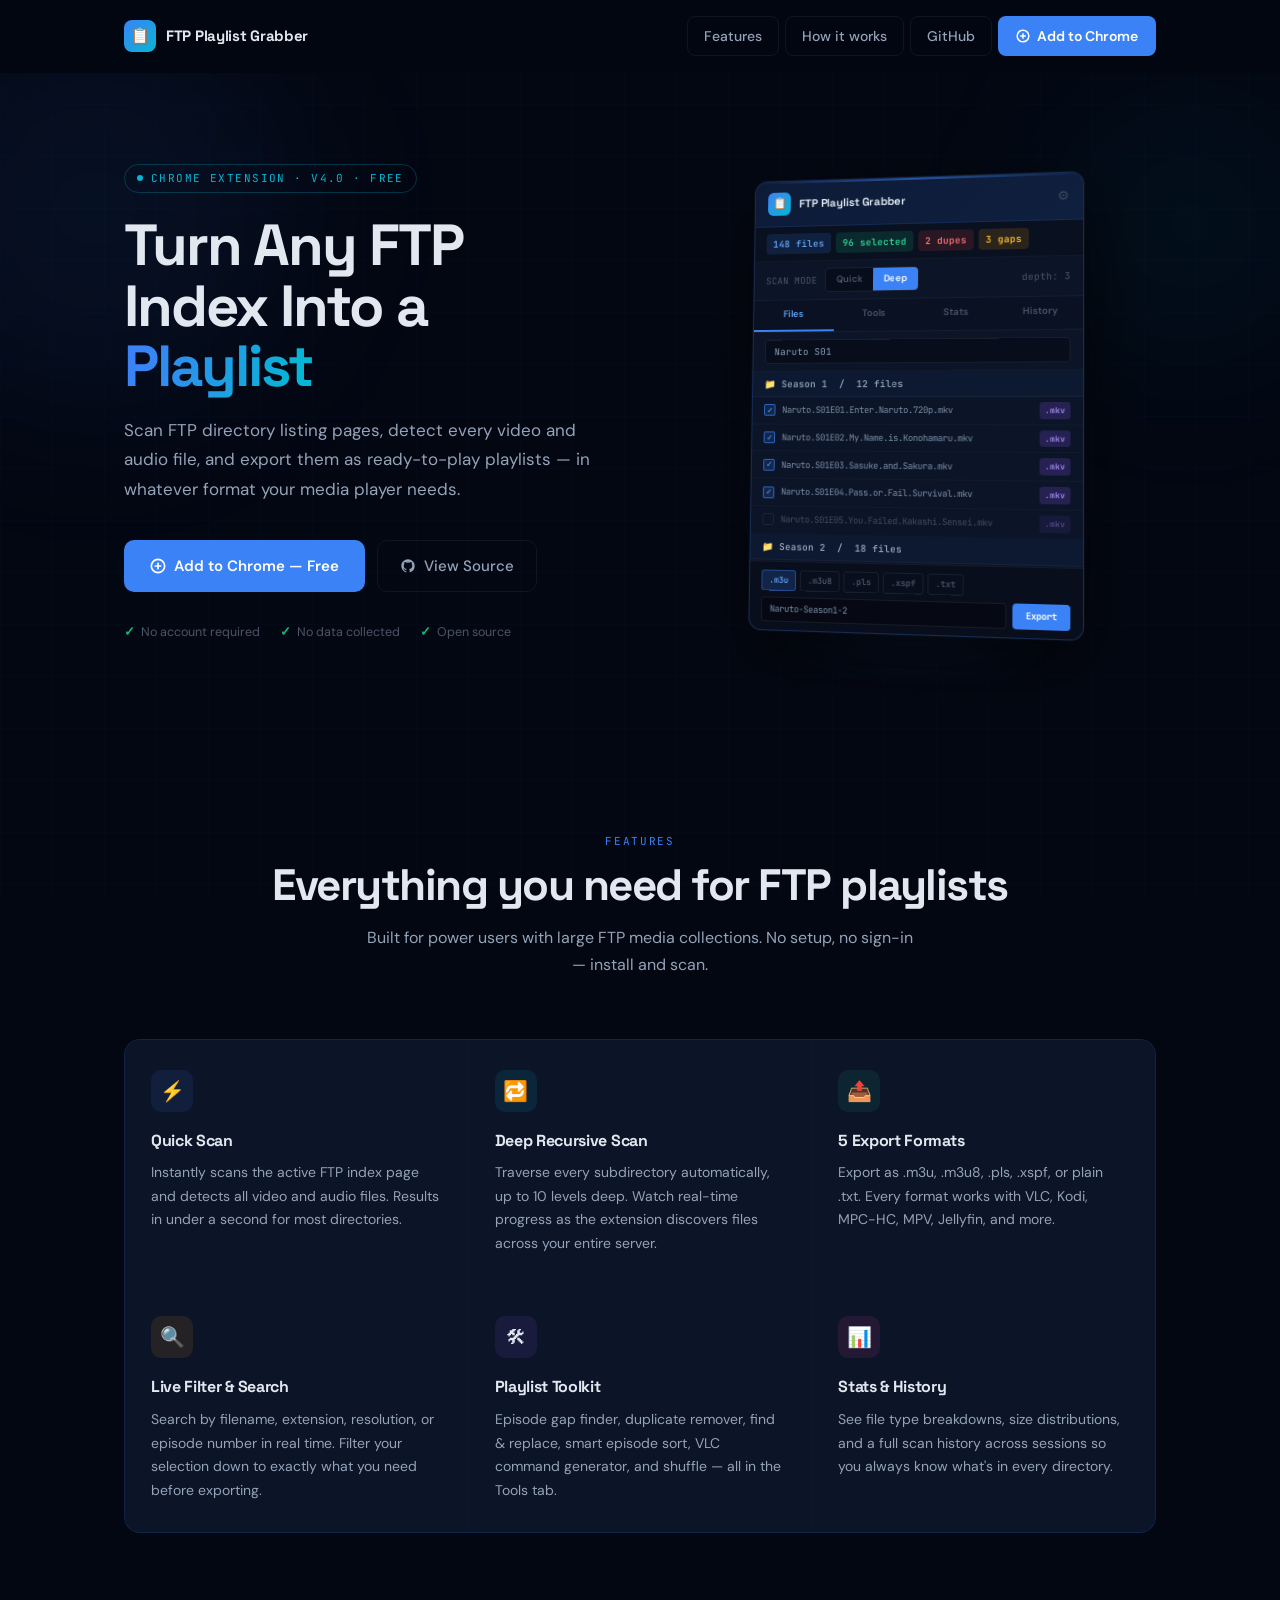
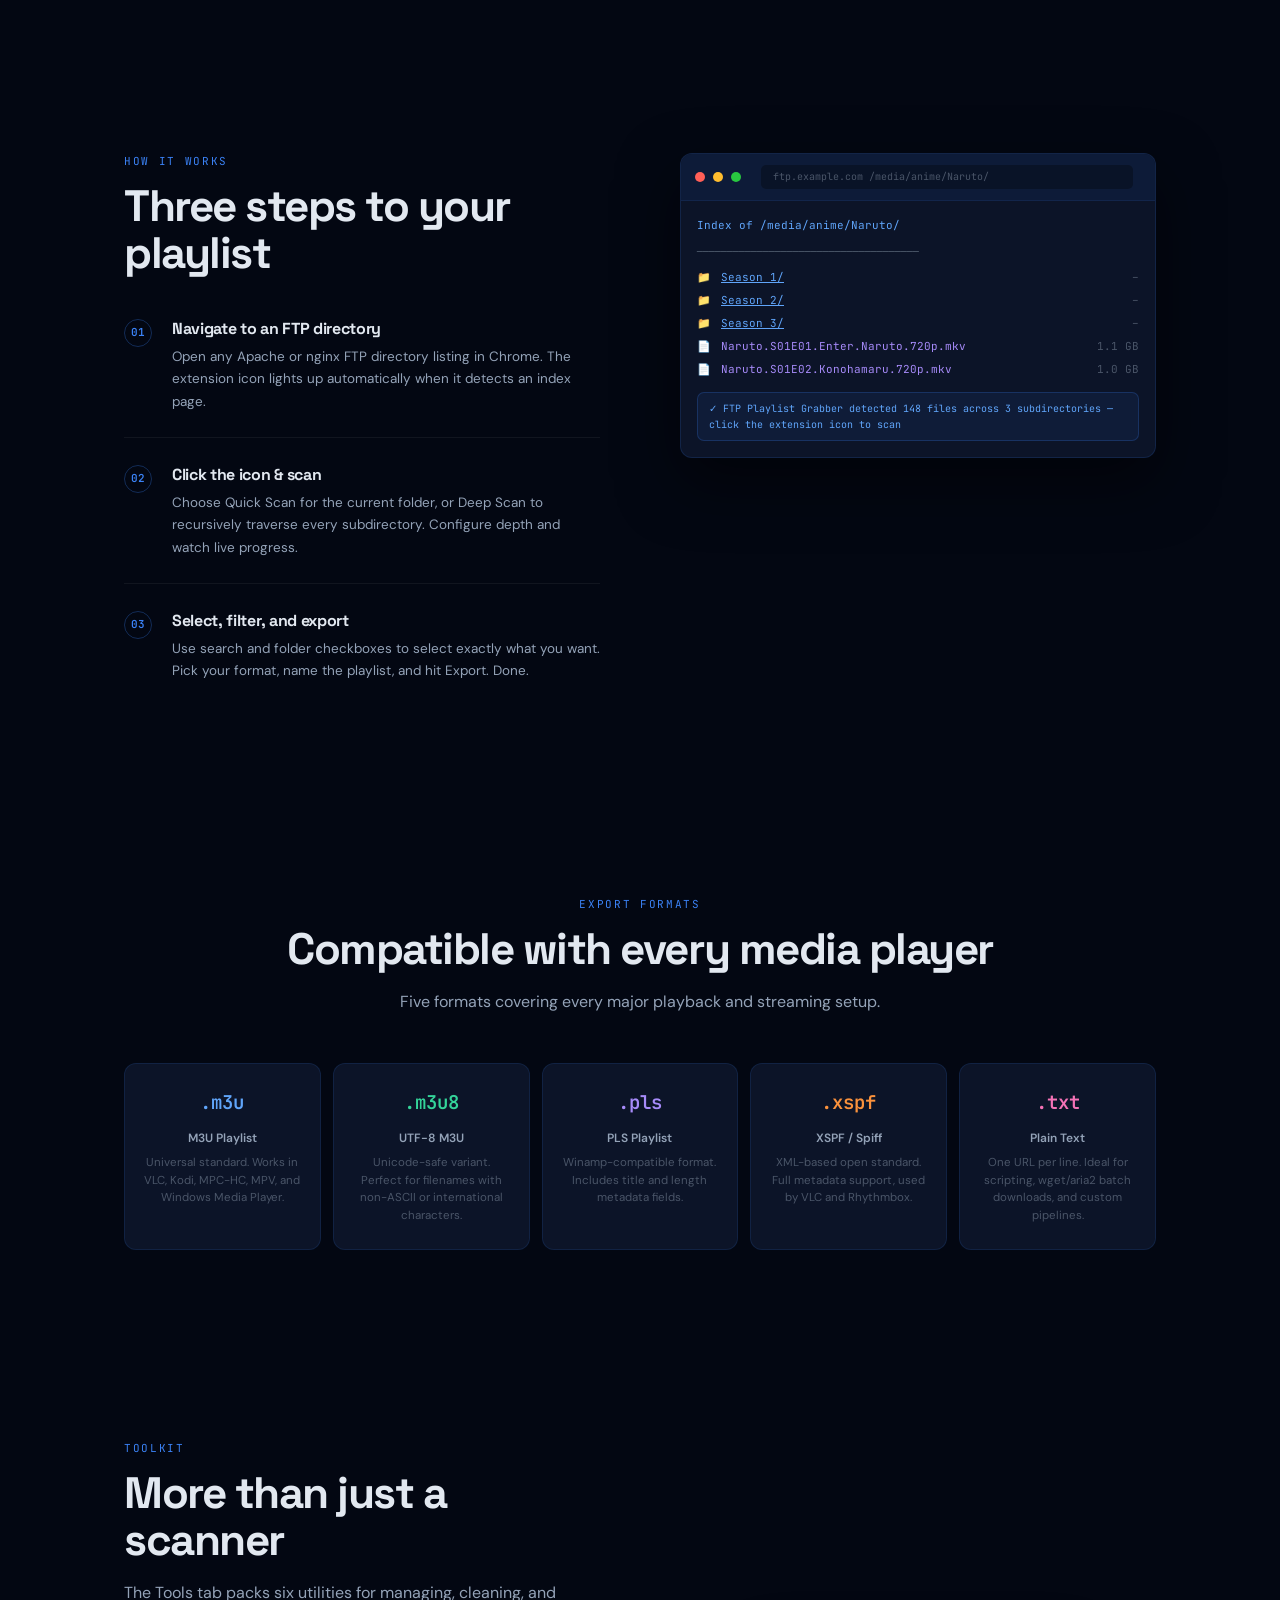
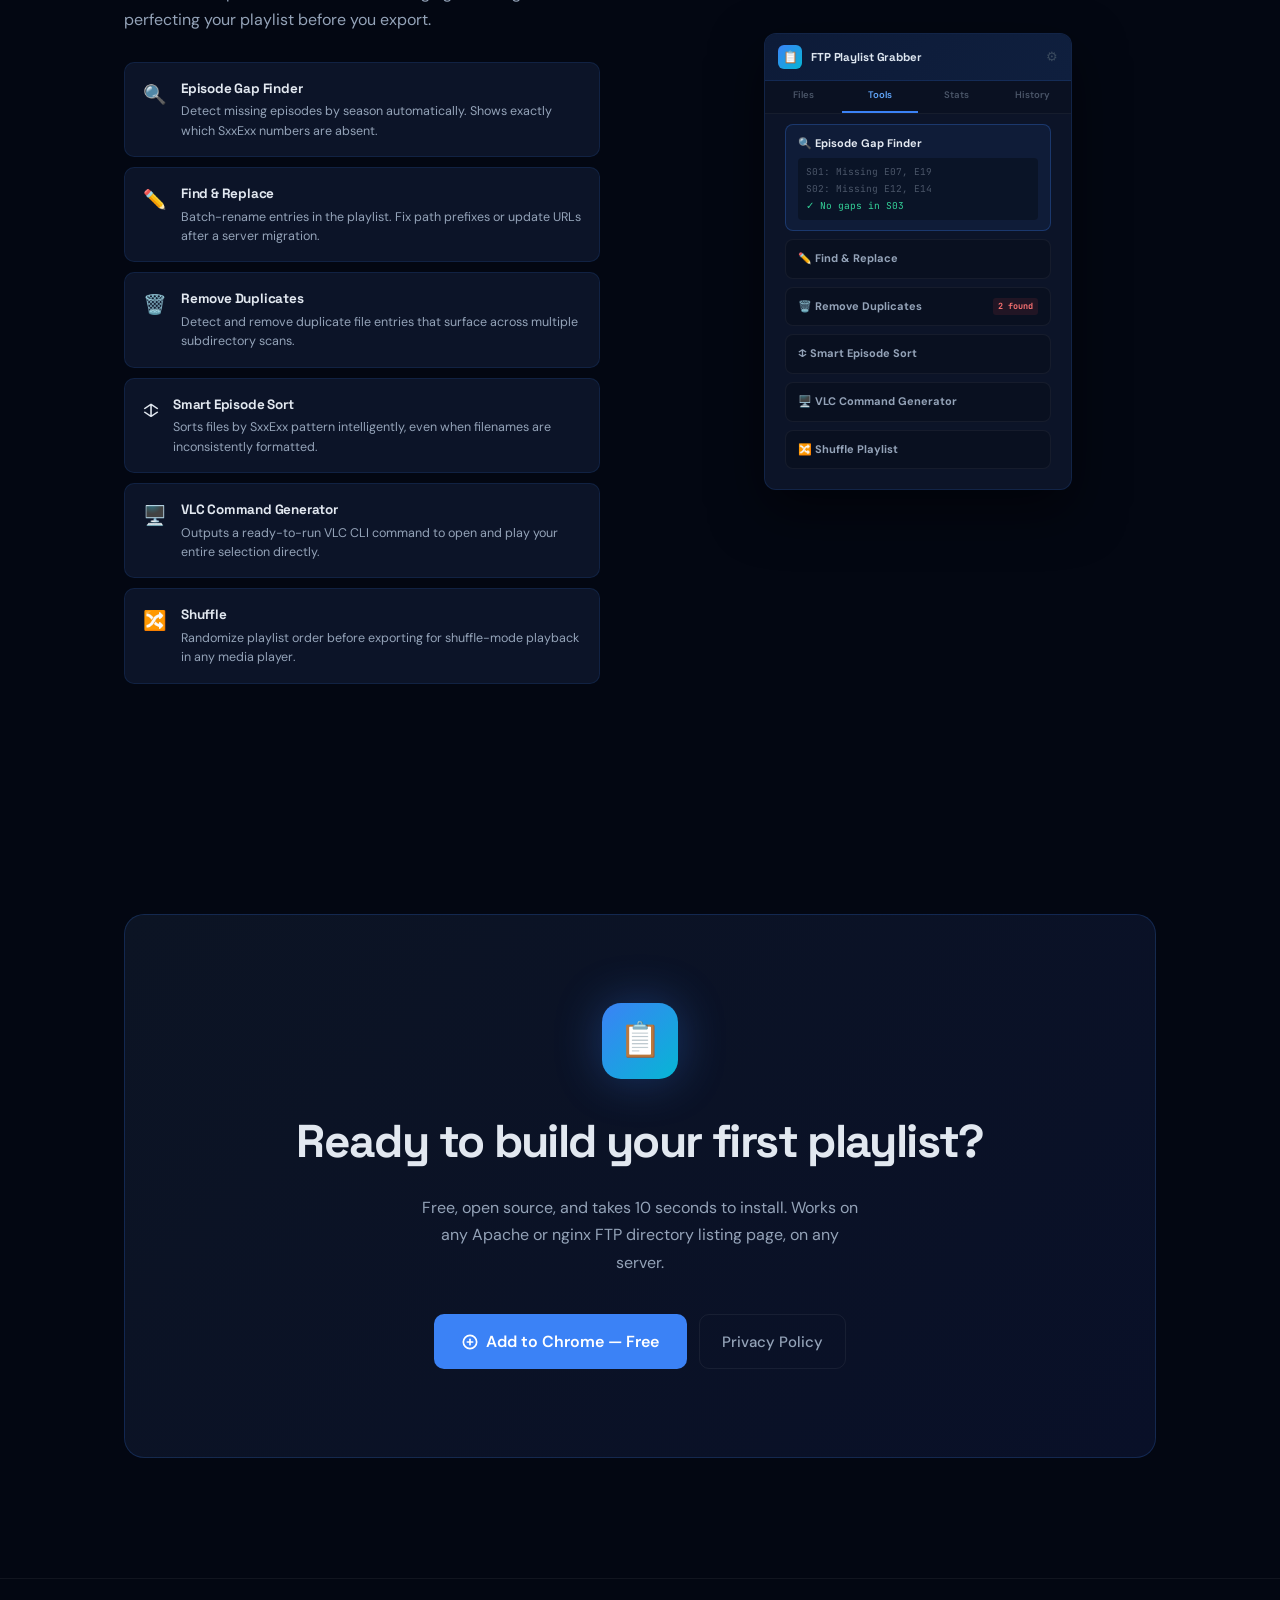
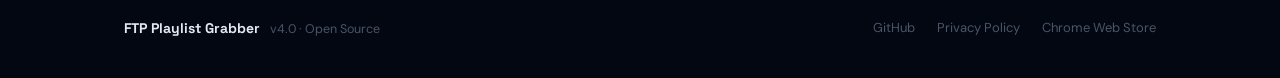
==== index.html @ 9d9ae6e7 "Add files via upload" ====
<!DOCTYPE html>
<html lang="en">
  <head>
    <meta charset="UTF-8" />
    <meta name="viewport" content="width=device-width, initial-scale=1.0" />
    <title>FTP Playlist Grabber — Chrome Extension</title>
    <meta
      name="description"
      content="Scan any FTP directory listing and export video & audio files as .m3u, .m3u8, .pls, .xspf, or .txt playlists. Free Chrome extension."
    />
    <meta property="og:title" content="FTP Playlist Grabber" />
    <meta
      property="og:description"
      content="Turn any FTP index page into a playlist. Scan, filter, and export in seconds."
    />
    <meta property="og:type" content="website" />

    <!-- ⚠ BEFORE PUBLISHING: Replace the two placeholders below -->
    <!-- CWS_URL  → https://chrome.google.com/webstore/detail/YOUR_EXTENSION_ID        -->
    <!-- GH_URL   → https://github.com/YOUR_USERNAME/ftp-playlist-grabber              -->

    <link rel="preconnect" href="https://fonts.googleapis.com" />
    <link
      href="https://fonts.googleapis.com/css2?family=Syne:wght@700;800&family=DM+Sans:ital,opsz,wght@0,9..40,400;0,9..40,500;0,9..40,600;1,9..40,400&family=JetBrains+Mono:wght@400;500;600&display=swap"
      rel="stylesheet"
    />

    <link
      href="https://fonts.googleapis.com/css2?family=DM+Sans:ital,opsz,wght@0,9..40,100..1000;1,9..40,100..1000&family=Space+Grotesk:wght@300..700&display=swap"
      rel="stylesheet"
    />
    <link rel="stylesheet" href="style.css" />
  </head>
  <body>
    <!-- ═══ NAV ═══ -->
    <nav id="nav">
      <div class="container">
        <div class="nav-row">
          <a href="/" class="nav-logo">
            <div class="nav-logo-icon">📋</div>
            <span class="nav-logo-name">FTP Playlist Grabber</span>
          </a>
          <div class="nav-links">
            <a href="#features" class="btn-ghost-sm">Features</a>
            <a href="#how" class="btn-ghost-sm">How it works</a>
            <a
              href="https://github.com/YOUR_GITHUB_URL"
              class="btn-ghost-sm"
              target="_blank"
              rel="noopener"
              >GitHub</a
            >
            <a
              href="https://chrome.google.com/webstore/detail/YOUR_CWS_EXTENSION_ID"
              class="btn-chrome"
              target="_blank"
              rel="noopener"
            >
              <svg
                width="14"
                height="14"
                viewBox="0 0 24 24"
                fill="none"
                stroke="currentColor"
                stroke-width="2.5"
                stroke-linecap="round"
              >
                <circle cx="12" cy="12" r="10" />
                <line x1="12" y1="8" x2="12" y2="16" />
                <line x1="8" y1="12" x2="16" y2="12" />
              </svg>
              Add to Chrome
            </a>
          </div>
        </div>
      </div>
    </nav>

    <!-- ═══ HERO ═══ -->
    <section id="hero">
      <div class="hero-blob blob-1"></div>
      <div class="hero-blob blob-2"></div>
      <div class="container">
        <div class="hero-inner">
          <!-- LEFT: text -->
          <div class="hero-text">
            <div class="hero-eyebrow">Chrome Extension · v4.0 · Free</div>
            <h1 class="hero-title">
              Turn Any FTP Index Into a <span class="grad">Playlist</span>
            </h1>
            <p class="hero-sub">
              Scan FTP directory listing pages, detect every video and audio
              file, and export them as ready-to-play playlists — in whatever
              format your media player needs.
            </p>
            <div class="hero-cta">
              <a
                href="https://chrome.google.com/webstore/detail/YOUR_CWS_EXTENSION_ID"
                class="btn-primary-lg"
                target="_blank"
                rel="noopener"
              >
                <svg
                  width="16"
                  height="16"
                  viewBox="0 0 24 24"
                  fill="none"
                  stroke="white"
                  stroke-width="2.5"
                  stroke-linecap="round"
                >
                  <circle cx="12" cy="12" r="10" />
                  <line x1="12" y1="8" x2="12" y2="16" />
                  <line x1="8" y1="12" x2="16" y2="12" />
                </svg>
                Add to Chrome — Free
              </a>
              <a
                href="https://github.com/YOUR_GITHUB_URL"
                class="btn-outline-lg"
                target="_blank"
                rel="noopener"
              >
                <svg
                  width="16"
                  height="16"
                  viewBox="0 0 24 24"
                  fill="currentColor"
                >
                  <path
                    d="M12 2C6.477 2 2 6.484 2 12.017c0 4.425 2.865 8.18 6.839 9.504.5.092.682-.217.682-.483 0-.237-.008-.868-.013-1.703-2.782.605-3.369-1.343-3.369-1.343-.454-1.158-1.11-1.466-1.11-1.466-.908-.62.069-.608.069-.608 1.003.07 1.531 1.032 1.531 1.032.892 1.53 2.341 1.088 2.91.832.092-.647.35-1.088.636-1.338-2.22-.253-4.555-1.113-4.555-4.951 0-1.093.39-1.988 1.029-2.688-.103-.253-.446-1.272.098-2.65 0 0 .84-.27 2.75 1.026A9.564 9.564 0 0112 6.844c.85.004 1.705.115 2.504.337 1.909-1.296 2.747-1.027 2.747-1.027.546 1.379.202 2.398.1 2.651.64.7 1.028 1.595 1.028 2.688 0 3.848-2.339 4.695-4.566 4.943.359.309.678.92.678 1.855 0 1.338-.012 2.419-.012 2.747 0 .268.18.58.688.482A10.019 10.019 0 0022 12.017C22 6.484 17.522 2 12 2z"
                  />
                </svg>
                View Source
              </a>
            </div>
            <div class="hero-badges">
              <span class="hbadge">No account required</span>
              <span class="hbadge">No data collected</span>
              <span class="hbadge">Open source</span>
            </div>
          </div>

          <!-- RIGHT: popup mockup -->
          <div class="hero-visual">
            <div class="popup-stage">
              <div class="popup-glow"></div>
              <div class="pp">
                <div class="pp-beam"></div>

                <div class="pp-hd">
                  <div class="pp-icon">📋</div>
                  <div class="pp-name">FTP Playlist Grabber</div>
                  <span class="pp-gear">⚙</span>
                </div>

                <div class="pp-stats">
                  <span class="pp-stat s-files">148 files</span>
                  <span class="pp-stat s-sel">96 selected</span>
                  <span class="pp-stat s-dupe">2 dupes</span>
                  <span class="pp-stat s-gaps">3 gaps</span>
                </div>

                <div class="pp-scan">
                  <span class="pp-scan-lbl">SCAN MODE</span>
                  <div class="pp-toggle">
                    <span>Quick</span><span class="on">Deep</span>
                  </div>
                  <span class="pp-depth">depth: 3</span>
                </div>

                <div class="pp-tabs">
                  <div class="pp-tab on">Files</div>
                  <div class="pp-tab">Tools</div>
                  <div class="pp-tab">Stats</div>
                  <div class="pp-tab">History</div>
                </div>

                <div class="pp-srch">
                  <input type="text" value="Naruto S01" readonly />
                </div>

                <div class="pp-files">
                  <div class="pp-folder">
                    📁 Season 1 &nbsp;/&nbsp; 12 files
                  </div>
                  <div class="pp-file">
                    <div class="pp-cb">✓</div>
                    <div class="pp-fn">Naruto.S01E01.Enter.Naruto.720p.mkv</div>
                    <div class="pp-bd mkv">.mkv</div>
                  </div>
                  <div class="pp-file">
                    <div class="pp-cb">✓</div>
                    <div class="pp-fn">
                      Naruto.S01E02.My.Name.is.Konohamaru.mkv
                    </div>
                    <div class="pp-bd mkv">.mkv</div>
                  </div>
                  <div class="pp-file">
                    <div class="pp-cb">✓</div>
                    <div class="pp-fn">Naruto.S01E03.Sasuke.and.Sakura.mkv</div>
                    <div class="pp-bd mkv">.mkv</div>
                  </div>
                  <div class="pp-file">
                    <div class="pp-cb">✓</div>
                    <div class="pp-fn">
                      Naruto.S01E04.Pass.or.Fail.Survival.mkv
                    </div>
                    <div class="pp-bd mkv">.mkv</div>
                  </div>
                  <div class="pp-file" style="opacity: 0.45">
                    <div class="pp-cb off"></div>
                    <div class="pp-fn">
                      Naruto.S01E05.You.Failed.Kakashi.Sensei.mkv
                    </div>
                    <div class="pp-bd mkv">.mkv</div>
                  </div>
                  <div class="pp-folder">
                    📁 Season 2 &nbsp;/&nbsp; 18 files
                  </div>
                  <div class="pp-file">
                    <div class="pp-cb">✓</div>
                    <div class="pp-fn">
                      Naruto.S02E01.The.Worst.Three.Way.Dead.mp4
                    </div>
                    <div class="pp-bd mp4">.mp4</div>
                  </div>
                  <div class="pp-file">
                    <div class="pp-cb">✓</div>
                    <div class="pp-fn">Naruto.S02E02.Ohhhh.Ronin.mkv</div>
                    <div class="pp-bd mkv">.mkv</div>
                  </div>
                </div>

                <div class="pp-foot">
                  <div class="pp-fmts">
                    <div class="pp-fmt on">.m3u</div>
                    <div class="pp-fmt">.m3u8</div>
                    <div class="pp-fmt">.pls</div>
                    <div class="pp-fmt">.xspf</div>
                    <div class="pp-fmt">.txt</div>
                  </div>
                  <div class="pp-exprow">
                    <input
                      class="pp-einput"
                      value="Naruto-Season1-2"
                      readonly
                    />
                    <div class="pp-ebtn">Export</div>
                  </div>
                </div>
              </div>
              <!-- .pp -->
            </div>
          </div>
        </div>
      </div>
    </section>

    <!-- ═══ FEATURES ═══ -->
    <section id="features">
      <div class="container">
        <div class="feat-hd reveal">
          <div class="sec-label">Features</div>
          <h2 class="sec-title">Everything you need for FTP playlists</h2>
          <p class="sec-sub">
            Built for power users with large FTP media collections. No setup, no
            sign-in — install and scan.
          </p>
        </div>
        <div class="feat-grid reveal" id="featGrid">
          <div class="feat-card">
            <div class="feat-ico" style="background: rgba(59, 130, 246, 0.1)">
              ⚡
            </div>
            <div class="feat-name">Quick Scan</div>
            <p class="feat-desc">
              Instantly scans the active FTP index page and detects all video
              and audio files. Results in under a second for most directories.
            </p>
          </div>
          <div class="feat-card">
            <div class="feat-ico" style="background: rgba(6, 182, 212, 0.1)">
              🔁
            </div>
            <div class="feat-name">Deep Recursive Scan</div>
            <p class="feat-desc">
              Traverse every subdirectory automatically, up to 10 levels deep.
              Watch real-time progress as the extension discovers files across
              your entire server.
            </p>
          </div>
          <div class="feat-card">
            <div class="feat-ico" style="background: rgba(16, 185, 129, 0.1)">
              📤
            </div>
            <div class="feat-name">5 Export Formats</div>
            <p class="feat-desc">
              Export as .m3u, .m3u8, .pls, .xspf, or plain .txt. Every format
              works with VLC, Kodi, MPC-HC, MPV, Jellyfin, and more.
            </p>
          </div>
          <div class="feat-card">
            <div class="feat-ico" style="background: rgba(245, 158, 11, 0.1)">
              🔍
            </div>
            <div class="feat-name">Live Filter & Search</div>
            <p class="feat-desc">
              Search by filename, extension, resolution, or episode number in
              real time. Filter your selection down to exactly what you need
              before exporting.
            </p>
          </div>
          <div class="feat-card">
            <div class="feat-ico" style="background: rgba(139, 92, 246, 0.1)">
              🛠
            </div>
            <div class="feat-name">Playlist Toolkit</div>
            <p class="feat-desc">
              Episode gap finder, duplicate remover, find & replace, smart
              episode sort, VLC command generator, and shuffle — all in the
              Tools tab.
            </p>
          </div>
          <div class="feat-card">
            <div class="feat-ico" style="background: rgba(236, 72, 153, 0.1)">
              📊
            </div>
            <div class="feat-name">Stats & History</div>
            <p class="feat-desc">
              See file type breakdowns, size distributions, and a full scan
              history across sessions so you always know what's in every
              directory.
            </p>
          </div>
        </div>
      </div>
    </section>

    <!-- ═══ HOW IT WORKS ═══ -->
    <section id="how">
      <div class="container">
        <div class="how-inner">
          <div>
            <div class="sec-label reveal">How it works</div>
            <h2 class="sec-title reveal">Three steps to your playlist</h2>
            <div class="how-steps">
              <div class="how-step reveal">
                <div class="how-num">01</div>
                <div>
                  <div class="how-stitle">Navigate to an FTP directory</div>
                  <p class="how-sdesc">
                    Open any Apache or nginx FTP directory listing in Chrome.
                    The extension icon lights up automatically when it detects
                    an index page.
                  </p>
                </div>
              </div>
              <div class="how-step reveal">
                <div class="how-num">02</div>
                <div>
                  <div class="how-stitle">Click the icon & scan</div>
                  <p class="how-sdesc">
                    Choose Quick Scan for the current folder, or Deep Scan to
                    recursively traverse every subdirectory. Configure depth and
                    watch live progress.
                  </p>
                </div>
              </div>
              <div class="how-step reveal">
                <div class="how-num">03</div>
                <div>
                  <div class="how-stitle">Select, filter, and export</div>
                  <p class="how-sdesc">
                    Use search and folder checkboxes to select exactly what you
                    want. Pick your format, name the playlist, and hit Export.
                    Done.
                  </p>
                </div>
              </div>
            </div>
          </div>

          <!-- browser mockup (desktop only) -->
          <div class="how-visual reveal">
            <div class="browser-mock">
              <div class="brow-bar">
                <div class="brow-dots">
                  <span style="background: #ff5f57"></span>
                  <span style="background: #ffbd2e"></span>
                  <span style="background: #28c840"></span>
                </div>
                <div class="brow-url">ftp.example.com /media/anime/Naruto/</div>
              </div>
              <div class="brow-body">
                <div class="ftp-header">Index of /media/anime/Naruto/</div>
                <div
                  class="ftp-sep"
                  style="color: var(--muted); font-size: 9.5px"
                >
                  ─────────────────────────────────────
                </div>
                <div class="ftp-row">
                  <span>📁</span><a>Season 1/</a><span class="ftp-size">–</span>
                </div>
                <div class="ftp-row">
                  <span>📁</span><a>Season 2/</a><span class="ftp-size">–</span>
                </div>
                <div class="ftp-row">
                  <span>📁</span><a>Season 3/</a><span class="ftp-size">–</span>
                </div>
                <div class="ftp-row" style="margin-top: 6px">
                  <span>📄</span>
                  <span style="color: #a78bfa"
                    >Naruto.S01E01.Enter.Naruto.720p.mkv</span
                  >
                  <span class="ftp-size">1.1 GB</span>
                </div>
                <div class="ftp-row">
                  <span>📄</span>
                  <span style="color: #a78bfa"
                    >Naruto.S01E02.Konohamaru.720p.mkv</span
                  >
                  <span class="ftp-size">1.0 GB</span>
                </div>
                <div class="ftp-alert">
                  ✓ FTP Playlist Grabber detected 148 files across 3
                  subdirectories — click the extension icon to scan
                </div>
              </div>
            </div>
          </div>
        </div>
      </div>
    </section>

    <!-- ═══ FORMATS ═══ -->
    <section id="formats">
      <div class="container">
        <div class="fmt-hd reveal">
          <div class="sec-label">Export Formats</div>
          <h2 class="sec-title">Compatible with every media player</h2>
          <p class="sec-sub">
            Five formats covering every major playback and streaming setup.
          </p>
        </div>
        <div class="fmt-grid reveal">
          <div class="fmt-card">
            <div class="fmt-ext" style="color: #60a5fa">.m3u</div>
            <div class="fmt-name">M3U Playlist</div>
            <p class="fmt-desc">
              Universal standard. Works in VLC, Kodi, MPC-HC, MPV, and Windows
              Media Player.
            </p>
          </div>
          <div class="fmt-card">
            <div class="fmt-ext" style="color: #34d399">.m3u8</div>
            <div class="fmt-name">UTF-8 M3U</div>
            <p class="fmt-desc">
              Unicode-safe variant. Perfect for filenames with non-ASCII or
              international characters.
            </p>
          </div>
          <div class="fmt-card">
            <div class="fmt-ext" style="color: #a78bfa">.pls</div>
            <div class="fmt-name">PLS Playlist</div>
            <p class="fmt-desc">
              Winamp-compatible format. Includes title and length metadata
              fields.
            </p>
          </div>
          <div class="fmt-card">
            <div class="fmt-ext" style="color: #fb923c">.xspf</div>
            <div class="fmt-name">XSPF / Spiff</div>
            <p class="fmt-desc">
              XML-based open standard. Full metadata support, used by VLC and
              Rhythmbox.
            </p>
          </div>
          <div class="fmt-card">
            <div class="fmt-ext" style="color: #f472b6">.txt</div>
            <div class="fmt-name">Plain Text</div>
            <p class="fmt-desc">
              One URL per line. Ideal for scripting, wget/aria2 batch downloads,
              and custom pipelines.
            </p>
          </div>
        </div>
      </div>
    </section>

    <!-- ═══ TOOLS ═══ -->
    <section id="tools">
      <div class="container">
        <div class="tools-inner">
          <div>
            <div class="sec-label reveal">Toolkit</div>
            <h2 class="sec-title reveal">More than just a scanner</h2>
            <p class="sec-sub reveal" style="margin-bottom: 28px">
              The Tools tab packs six utilities for managing, cleaning, and
              perfecting your playlist before you export.
            </p>
            <div class="tools-list reveal">
              <div class="tool-row">
                <div class="tool-ico">🔍</div>
                <div>
                  <div class="tool-name">Episode Gap Finder</div>
                  <p class="tool-desc">
                    Detect missing episodes by season automatically. Shows
                    exactly which SxxExx numbers are absent.
                  </p>
                </div>
              </div>
              <div class="tool-row">
                <div class="tool-ico">✏️</div>
                <div>
                  <div class="tool-name">Find & Replace</div>
                  <p class="tool-desc">
                    Batch-rename entries in the playlist. Fix path prefixes or
                    update URLs after a server migration.
                  </p>
                </div>
              </div>
              <div class="tool-row">
                <div class="tool-ico">🗑️</div>
                <div>
                  <div class="tool-name">Remove Duplicates</div>
                  <p class="tool-desc">
                    Detect and remove duplicate file entries that surface across
                    multiple subdirectory scans.
                  </p>
                </div>
              </div>
              <div class="tool-row">
                <div class="tool-ico">↕️</div>
                <div>
                  <div class="tool-name">Smart Episode Sort</div>
                  <p class="tool-desc">
                    Sorts files by SxxExx pattern intelligently, even when
                    filenames are inconsistently formatted.
                  </p>
                </div>
              </div>
              <div class="tool-row">
                <div class="tool-ico">🖥️</div>
                <div>
                  <div class="tool-name">VLC Command Generator</div>
                  <p class="tool-desc">
                    Outputs a ready-to-run VLC CLI command to open and play your
                    entire selection directly.
                  </p>
                </div>
              </div>
              <div class="tool-row">
                <div class="tool-ico">🔀</div>
                <div>
                  <div class="tool-name">Shuffle</div>
                  <p class="tool-desc">
                    Randomize playlist order before exporting for shuffle-mode
                    playback in any media player.
                  </p>
                </div>
              </div>
            </div>
          </div>

          <!-- tools popup mockup (desktop only) -->
          <div
            class="tools-popup-wrap reveal"
            style="display: flex; justify-content: center"
          >
            <div class="tools-popup">
              <div
                class="pp-hd"
                style="background: linear-gradient(135deg, #0d1b38, #0f1f3e)"
              >
                <div class="pp-icon">📋</div>
                <div class="pp-name">FTP Playlist Grabber</div>
                <span class="pp-gear">⚙</span>
              </div>
              <div class="pp-tabs">
                <div class="pp-tab">Files</div>
                <div class="pp-tab on">Tools</div>
                <div class="pp-tab">Stats</div>
                <div class="pp-tab">History</div>
              </div>
              <div style="padding: 10px 10px 12px">
                <div class="tp-row active">
                  <div class="tp-rtitle">🔍 Episode Gap Finder</div>
                  <div class="tp-result">
                    S01: Missing E07, E19<br />S02: Missing E12, E14<br /><span
                      style="color: #34d399"
                      >✓ No gaps in S03</span
                    >
                  </div>
                </div>
                <div class="tp-row">
                  <div class="tp-rtitle">✏️ Find &amp; Replace</div>
                </div>
                <div class="tp-row">
                  <div class="tp-rtitle">
                    🗑️ Remove Duplicates
                    <span
                      style="
                        margin-left: auto;
                        font-family: var(--ff-mono);
                        font-size: 8.5px;
                        color: #f87171;
                        background: rgba(239, 68, 68, 0.1);
                        padding: 2px 5px;
                        border-radius: 3px;
                      "
                      >2 found</span
                    >
                  </div>
                </div>
                <div class="tp-row">
                  <div class="tp-rtitle">↕️ Smart Episode Sort</div>
                </div>
                <div class="tp-row">
                  <div class="tp-rtitle">🖥️ VLC Command Generator</div>
                </div>
                <div class="tp-row">
                  <div class="tp-rtitle">🔀 Shuffle Playlist</div>
                </div>
              </div>
            </div>
          </div>
        </div>
      </div>
    </section>

    <!-- ═══ INSTALL CTA ═══ -->
    <section id="install">
      <div class="container">
        <div class="cta-card reveal">
          <div class="cta-icon">📋</div>
          <h2 class="cta-title">Ready to build your first playlist?</h2>
          <p class="cta-sub">
            Free, open source, and takes 10 seconds to install. Works on any
            Apache or nginx FTP directory listing page, on any server.
          </p>
          <div class="cta-btns">
            <a
              href="https://chrome.google.com/webstore/detail/YOUR_CWS_EXTENSION_ID"
              class="btn-primary-lg"
              target="_blank"
              rel="noopener"
              style="font-size: 16px; padding: 15px 28px"
            >
              <svg
                width="16"
                height="16"
                viewBox="0 0 24 24"
                fill="none"
                stroke="white"
                stroke-width="2.5"
                stroke-linecap="round"
              >
                <circle cx="12" cy="12" r="10" />
                <line x1="12" y1="8" x2="12" y2="16" />
                <line x1="8" y1="12" x2="16" y2="12" />
              </svg>
              Add to Chrome — Free
            </a>
            <a href="privacy.html" class="btn-outline-lg">Privacy Policy</a>
          </div>
        </div>
      </div>
    </section>

    <!-- ═══ FOOTER ═══ -->
    <footer>
      <div class="container">
        <div class="foot-row">
          <div class="foot-left">
            <span class="foot-brand">FTP Playlist Grabber</span>
            <span class="foot-ver">v4.0 · Open Source</span>
          </div>
          <div class="foot-links">
            <a
              href="https://github.com/YOUR_GITHUB_URL"
              target="_blank"
              rel="noopener"
              >GitHub</a
            >
            <a href="privacy.html">Privacy Policy</a>
            <a
              href="https://chrome.google.com/webstore/detail/YOUR_CWS_EXTENSION_ID"
              target="_blank"
              rel="noopener"
              >Chrome Web Store</a
            >
          </div>
        </div>
      </div>
    </footer>

    <script>
      // ── Nav scroll shadow
      const nav = document.getElementById("nav");
      window.addEventListener(
        "scroll",
        () => {
          nav.classList.toggle("scrolled", window.scrollY > 20);
        },
        { passive: true },
      );

      // ── Scroll reveal (IntersectionObserver)
      const observer = new IntersectionObserver(
        (entries) => {
          entries.forEach((entry) => {
            if (!entry.isIntersecting) return;
            const el = entry.target;
            el.classList.add("vis");

            // Stagger feature cards individually
            if (el.id === "featGrid") {
              el.querySelectorAll(".feat-card").forEach((card, i) => {
                card.style.opacity = "0";
                card.style.transform = "translateY(18px)";
                card.style.transition = "opacity .5s ease, transform .5s ease";
                setTimeout(() => {
                  card.style.opacity = "1";
                  card.style.transform = "none";
                }, i * 70);
              });
            }

            // Stagger tool rows
            if (el.classList.contains("tools-list")) {
              el.querySelectorAll(".tool-row").forEach((row, i) => {
                row.style.opacity = "0";
                row.style.transform = "translateX(-14px)";
                row.style.transition = "opacity .45s ease, transform .45s ease";
                setTimeout(() => {
                  row.style.opacity = "1";
                  row.style.transform = "none";
                }, i * 55);
              });
            }

            observer.unobserve(el);
          });
        },
        { threshold: 0.08 },
      );

      document
        .querySelectorAll(".reveal")
        .forEach((el) => observer.observe(el));
    </script>
  </body>
</html>
---- style.css ----
/* ── 1. RESET & BASE ── */
*,
*::before,
*::after {
  box-sizing: border-box;
  margin: 0;
  padding: 0;
}

html {
  scroll-behavior: smooth;
}

:root {
  --bg: #030712;
  --bg2: #060d1f;
  --surf: #0c1428;
  --surf2: #101a2e;
  --border: rgba(59, 130, 246, 0.13);
  --border2: rgba(255, 255, 255, 0.06);
  --blue: #3b82f6;
  --blue-glow: rgba(59, 130, 246, 0.22);
  --cyan: #06b6d4;
  --green: #10b981;
  --text: #e2e8f0;
  --dim: #94a3b8;
  --muted: #4a5568;
  --ff-hd: "Space Grotesk", sans-serif;
  --ff-mono: "JetBrains Mono", monospace;
}

body {
  font-family: "DM Sans", sans-serif;
  background: var(--bg);
  color: var(--text);
  line-height: 1.6;
  overflow-x: hidden;
}

h1,
h2,
h3,
h4 {
  font-family: var(--ff-hd);
}

/* Grid Texture Background */
body::before {
  content: "";
  position: fixed;
  inset: 0;
  background-image: linear-gradient(
      rgba(59, 130, 246, 0.025) 1px,
      transparent 1px
    ),
    linear-gradient(90deg, rgba(59, 130, 246, 0.025) 1px, transparent 1px);
  background-size: 52px 52px;
  pointer-events: none;
  z-index: 0;
}

/* ── 2. UTILITIES & LAYOUT ── */
.container {
  max-width: 1080px;
  margin: 0 auto;
  padding: 0 24px;
}

.mono {
  font-family: var(--ff-mono);
}

section {
  position: relative;
  z-index: 1;
}

/* ── 3. NAVIGATION ── */
nav {
  position: sticky;
  top: 0;
  z-index: 200;
  padding: 16px 0;
  background: rgba(3, 7, 18, 0.88);
  backdrop-filter: blur(18px);
  -webkit-backdrop-filter: blur(18px);
  border-bottom: 1px solid transparent;
  transition: background 0.3s, border-color 0.3s, backdrop-filter 0.3s;
}

nav.scrolled {
  border-bottom-color: var(--border);
}

.nav-row {
  display: flex;
  align-items: center;
  justify-content: space-between;
  gap: 16px;
}

.nav-logo {
  display: flex;
  align-items: center;
  gap: 10px;
  text-decoration: none;
}

.nav-logo-icon {
  width: 32px;
  height: 32px;
  background: linear-gradient(135deg, var(--blue), var(--cyan));
  border-radius: 8px;
  display: flex;
  align-items: center;
  justify-content: center;
  font-size: 16px;
  flex-shrink: 0;
}

.nav-logo-name {
  font-family: var(--ff-hd);
  font-weight: 800;
  font-size: 15px;
  color: var(--text);
  letter-spacing: -0.02em;
}

.nav-links {
  display: flex;
  align-items: center;
  gap: 6px;
}

.nav-back {
  font-size: 13px;
  color: var(--dim);
  text-decoration: none;
  display: flex;
  align-items: center;
  gap: 6px;
  transition: color 0.2s;
}

.nav-back:hover {
  color: var(--blue);
}

/* Buttons */
.btn-ghost-sm {
  padding: 8px 16px;
  border: 1px solid var(--border2);
  border-radius: 8px;
  color: var(--dim);
  text-decoration: none;
  font-size: 14px;
  font-weight: 500;
  transition: border-color 0.2s, color 0.2s;
  white-space: nowrap;
}

.btn-ghost-sm:hover {
  border-color: var(--blue);
  color: var(--text);
}

.btn-chrome {
  padding: 9px 18px;
  background: var(--blue);
  border-radius: 8px;
  color: #fff;
  text-decoration: none;
  font-size: 14px;
  font-weight: 600;
  display: flex;
  align-items: center;
  gap: 7px;
  transition: opacity 0.2s, transform 0.2s;
  white-space: nowrap;
}

.btn-chrome:hover {
  opacity: 0.9;
  transform: translateY(-1px);
}

.btn-primary-lg {
  padding: 14px 26px;
  background: var(--blue);
  border-radius: 10px;
  color: #fff;
  text-decoration: none;
  font-size: 15px;
  font-weight: 600;
  display: flex;
  align-items: center;
  gap: 8px;
  transition: opacity 0.2s, transform 0.2s, box-shadow 0.25s;
}

.btn-primary-lg:hover {
  opacity: 0.9;
  transform: translateY(-2px);
  box-shadow: 0 10px 36px var(--blue-glow);
}

.btn-outline-lg {
  padding: 13px 22px;
  border: 1px solid var(--border2);
  border-radius: 10px;
  color: var(--dim);
  text-decoration: none;
  font-size: 15px;
  font-weight: 500;
  display: flex;
  align-items: center;
  gap: 8px;
  transition: border-color 0.2s, color 0.2s;
}

.btn-outline-lg:hover {
  border-color: var(--blue);
  color: var(--text);
}

/* ── 4. HERO SECTION ── */
#hero {
  position: relative;
  padding: 90px 0 80px;
  overflow: hidden;
}

.hero-blob {
  position: absolute;
  pointer-events: none;
  border-radius: 50%;
  filter: blur(70px);
}

.blob-1 {
  width: 550px;
  height: 550px;
  top: -140px;
  left: -180px;
  background: radial-gradient(
    circle,
    rgba(59, 130, 246, 0.11) 0%,
    transparent 70%
  );
}

.blob-2 {
  width: 420px;
  height: 420px;
  top: -60px;
  right: -120px;
  background: radial-gradient(
    circle,
    rgba(6, 182, 212, 0.07) 0%,
    transparent 70%
  );
}

.hero-inner {
  position: relative;
  z-index: 1;
  display: grid;
  grid-template-columns: 1fr 1fr;
  gap: 64px;
  align-items: center;
}

.hero-eyebrow {
  display: inline-flex;
  align-items: center;
  gap: 8px;
  font-family: var(--ff-mono);
  font-size: 11px;
  color: var(--cyan);
  letter-spacing: 0.13em;
  text-transform: uppercase;
  margin-bottom: 22px;
  padding: 5px 12px;
  border: 1px solid rgba(6, 182, 212, 0.25);
  border-radius: 100px;
  width: fit-content;
}

.hero-eyebrow::before {
  content: "";
  width: 6px;
  height: 6px;
  border-radius: 50%;
  background: var(--cyan);
  animation: pulse-dot 2.2s ease-in-out infinite;
}

@keyframes pulse-dot {
  0%,
  100% {
    opacity: 1;
    transform: scale(1);
  }
  50% {
    opacity: 0.35;
    transform: scale(0.65);
  }
}

.hero-title {
  font-family: var(--ff-hd);
  font-weight: 800;
  font-size: clamp(34px, 4.6vw, 58px);
  line-height: 1.04;
  letter-spacing: -0.035em;
  color: var(--text);
  margin-bottom: 20px;
}

.hero-title .grad {
  background: linear-gradient(110deg, var(--blue) 10%, var(--cyan) 90%);
  -webkit-background-clip: text;
  -webkit-text-fill-color: transparent;
  background-clip: text;
}

.hero-sub {
  font-size: 17px;
  color: var(--dim);
  margin-bottom: 36px;
  line-height: 1.72;
  max-width: 470px;
}

.hero-cta {
  display: flex;
  gap: 12px;
  align-items: center;
  flex-wrap: wrap;
  margin-bottom: 30px;
}

.hero-badges {
  display: flex;
  gap: 20px;
  flex-wrap: wrap;
}

.hbadge {
  font-size: 12.5px;
  color: var(--muted);
  display: flex;
  align-items: center;
  gap: 6px;
}

.hbadge::before {
  content: "✓";
  color: var(--green);
  font-weight: 700;
  font-size: 13px;
}

/* Hero Right Visuals (Popup Mockup) */
.hero-visual {
  display: flex;
  justify-content: center;
  align-items: center;
  position: relative;
}

.popup-stage {
  position: relative;
  transform: perspective(1100px) rotateY(-9deg) rotateX(3deg);
  transition: transform 0.5s ease;
}

.popup-stage:hover {
  transform: perspective(1100px) rotateY(-3deg) rotateX(1deg);
}

.popup-glow {
  position: absolute;
  inset: -30px;
  background: radial-gradient(
    ellipse at 50% 60%,
    rgba(59, 130, 246, 0.22) 0%,
    transparent 65%
  );
  filter: blur(20px);
  z-index: -1;
  pointer-events: none;
}

.pp {
  width: 336px;
  background: var(--surf);
  border: 1px solid rgba(59, 130, 246, 0.22);
  border-radius: 13px;
  overflow: hidden;
  font-size: 12px;
  box-shadow: 0 24px 72px rgba(0, 0, 0, 0.65),
    0 0 0 1px rgba(255, 255, 255, 0.04);
  position: relative;
}

.pp-beam {
  position: absolute;
  left: 0;
  right: 0;
  height: 2px;
  background: linear-gradient(
    90deg,
    transparent 0%,
    rgba(59, 130, 246, 0.55) 50%,
    transparent 100%
  );
  animation: pp-beam 3s ease-in-out infinite;
  pointer-events: none;
  z-index: 20;
}

@keyframes pp-beam {
  0% {
    top: 55px;
    opacity: 0;
  }
  8% {
    opacity: 1;
  }
  90% {
    opacity: 1;
  }
  100% {
    top: calc(100% - 55px);
    opacity: 0;
  }
}

.pp-hd {
  background: linear-gradient(135deg, #0d1b38, #0f1f3e);
  padding: 11px 13px;
  display: flex;
  align-items: center;
  gap: 9px;
  border-bottom: 1px solid rgba(59, 130, 246, 0.14);
}

.pp-icon {
  width: 24px;
  height: 24px;
  background: linear-gradient(135deg, #3b82f6, #06b6d4);
  border-radius: 6px;
  display: flex;
  align-items: center;
  justify-content: center;
  font-size: 12px;
  flex-shrink: 0;
}

.pp-name {
  font-family: var(--ff-hd);
  font-size: 11.5px;
  font-weight: 800;
  color: #dde6f0;
  flex: 1;
  letter-spacing: -0.01em;
}

.pp-gear {
  color: #3a4a5e;
  font-size: 13px;
}

.pp-stats {
  display: flex;
  gap: 5px;
  padding: 7px 12px;
  background: rgba(0, 0, 0, 0.22);
  border-bottom: 1px solid rgba(255, 255, 255, 0.04);
}

.pp-stat {
  font-family: var(--ff-mono);
  font-size: 9.5px;
  font-weight: 600;
  padding: 3px 7px;
  border-radius: 4px;
}

.s-files {
  background: rgba(59, 130, 246, 0.15);
  color: #60a5fa;
}
.s-sel {
  background: rgba(16, 185, 129, 0.15);
  color: #34d399;
}
.s-dupe {
  background: rgba(239, 68, 68, 0.14);
  color: #f87171;
}
.s-gaps {
  background: rgba(245, 158, 11, 0.14);
  color: #fbbf24;
}

.pp-scan {
  display: flex;
  align-items: center;
  gap: 8px;
  padding: 7px 12px;
  border-bottom: 1px solid rgba(255, 255, 255, 0.04);
}

.pp-scan-lbl {
  font-family: var(--ff-mono);
  font-size: 9.5px;
  color: var(--muted);
}

.pp-toggle {
  display: flex;
  background: rgba(0, 0, 0, 0.3);
  border: 1px solid rgba(255, 255, 255, 0.08);
  border-radius: 5px;
  overflow: hidden;
}

.pp-toggle span {
  padding: 4px 11px;
  font-size: 9.5px;
  font-weight: 600;
  color: var(--muted);
}

.pp-toggle .on {
  background: var(--blue);
  color: #fff;
}

.pp-depth {
  margin-left: auto;
  font-family: var(--ff-mono);
  font-size: 9.5px;
  color: var(--muted);
}

.pp-tabs {
  display: flex;
  background: rgba(0, 0, 0, 0.15);
  border-bottom: 1px solid rgba(255, 255, 255, 0.05);
}

.pp-tab {
  flex: 1;
  padding: 7px 4px;
  text-align: center;
  font-size: 9.5px;
  font-weight: 600;
  color: var(--muted);
  border-bottom: 2px solid transparent;
}

.pp-tab.on {
  color: #60a5fa;
  border-bottom-color: var(--blue);
}

.pp-srch {
  padding: 7px 12px;
  border-bottom: 1px solid rgba(255, 255, 255, 0.03);
}

.pp-srch input {
  width: 100%;
  background: rgba(0, 0, 0, 0.3);
  border: 1px solid rgba(255, 255, 255, 0.07);
  border-radius: 5px;
  padding: 5px 9px;
  font-size: 9.5px;
  color: #8da0b8;
  outline: none;
  font-family: var(--ff-mono);
}

.pp-files {
  overflow: hidden;
  max-height: 192px;
}

.pp-folder {
  padding: 5px 12px;
  font-size: 9.5px;
  font-weight: 600;
  color: #94a3b8;
  font-family: var(--ff-mono);
  background: rgba(59, 130, 246, 0.045);
  border-bottom: 1px solid rgba(255, 255, 255, 0.04);
  display: flex;
  align-items: center;
  gap: 6px;
}

.pp-file {
  padding: 5px 12px;
  display: flex;
  align-items: center;
  gap: 7px;
  border-bottom: 1px solid rgba(255, 255, 255, 0.025);
}

.pp-cb {
  width: 12px;
  height: 12px;
  border: 1px solid rgba(59, 130, 246, 0.7);
  border-radius: 2px;
  background: rgba(59, 130, 246, 0.18);
  display: flex;
  align-items: center;
  justify-content: center;
  font-size: 8px;
  color: #60a5fa;
  flex-shrink: 0;
}

.pp-cb.off {
  border-color: #2d3a4a;
  background: transparent;
}

.pp-fn {
  flex: 1;
  font-family: var(--ff-mono);
  font-size: 9px;
  color: #7a8fa6;
  white-space: nowrap;
  overflow: hidden;
  text-overflow: ellipsis;
}

.pp-bd {
  font-family: var(--ff-mono);
  font-size: 8px;
  font-weight: 600;
  padding: 2px 5px;
  border-radius: 3px;
  flex-shrink: 0;
}

.mkv {
  background: rgba(139, 92, 246, 0.2);
  color: #a78bfa;
}
.mp4 {
  background: rgba(59, 130, 246, 0.2);
  color: #60a5fa;
}

.pp-foot {
  background: rgba(0, 0, 0, 0.28);
  border-top: 1px solid rgba(255, 255, 255, 0.05);
  padding: 8px 12px;
}

.pp-fmts {
  display: flex;
  gap: 4px;
  margin-bottom: 6px;
}

.pp-fmt {
  font-family: var(--ff-mono);
  font-size: 8.5px;
  font-weight: 600;
  padding: 3px 7px;
  border-radius: 3px;
  border: 1px solid rgba(255, 255, 255, 0.07);
  color: var(--muted);
}

.pp-fmt.on {
  background: rgba(59, 130, 246, 0.2);
  border-color: rgba(59, 130, 246, 0.4);
  color: #60a5fa;
}

.pp-exprow {
  display: flex;
  gap: 6px;
}

.pp-einput {
  flex: 1;
  background: rgba(0, 0, 0, 0.3);
  border: 1px solid rgba(255, 255, 255, 0.07);
  border-radius: 4px;
  padding: 5px 8px;
  font-size: 9px;
  font-family: var(--ff-mono);
  color: #7a8fa6;
}

.pp-ebtn {
  padding: 5px 13px;
  background: var(--blue);
  border-radius: 4px;
  font-size: 9px;
  font-weight: 700;
  color: #fff;
  font-family: var(--ff-mono);
  cursor: pointer;
  white-space: nowrap;
}

/* ── 5. DOCUMENTATION / ARTIFACT CONTENT ── */
.doc {
  position: relative;
  z-index: 1;
  padding: 72px 0 100px;
}

.doc-eyebrow {
  font-family: var(--ff-mono);
  font-size: 11px;
  color: var(--blue);
  letter-spacing: 0.14em;
  text-transform: uppercase;
  margin-bottom: 16px;
}

.doc-title {
  font-family: var(--ff-hd);
  font-weight: 800;
  font-size: clamp(32px, 5vw, 50px);
  letter-spacing: -0.035em;
  color: var(--text);
  margin-bottom: 10px;
  line-height: 1.06;
}

.doc-meta {
  font-size: 13px;
  font-family: var(--ff-mono);
  color: var(--muted);
  margin-bottom: 52px;
}

.doc-body h2 {
  font-family: var(--ff-hd);
  font-weight: 800;
  font-size: 20px;
  letter-spacing: -0.02em;
  color: var(--text);
  margin: 44px 0 14px;
  padding-bottom: 10px;
  border-bottom: 1px solid var(--border);
}

.doc-body h2:first-of-type {
  margin-top: 0;
}

.doc-body p {
  font-size: 15.5px;
  color: var(--dim);
  margin-bottom: 14px;
  line-height: 1.75;
}

.doc-body p:last-child {
  margin-bottom: 0;
}

.doc-body ul {
  margin: 12px 0 16px 22px;
  display: flex;
  flex-direction: column;
  gap: 8px;
}

.doc-body ul li {
  font-size: 15px;
  color: var(--dim);
  line-height: 1.7;
}

.doc-body ul li::marker {
  color: var(--blue);
}

.doc-body a {
  color: var(--blue);
  text-decoration: none;
}

.doc-body a:hover {
  text-decoration: underline;
}

code {
  font-family: var(--ff-mono);
  font-size: 13px;
  background: rgba(59, 130, 246, 0.1);
  color: #93c5fd;
  padding: 2px 7px;
  border-radius: 4px;
}

/* Callout Box */
.callout {
  background: var(--surf);
  border: 1px solid var(--border);
  border-left: 3px solid var(--green);
  border-radius: 10px;
  padding: 18px 22px;
  margin: 24px 0;
}

.callout p {
  margin: 0;
  color: var(--dim);
}

.callout strong {
  color: var(--text);
}

/* Permissions Table */
.perm-table {
  width: 100%;
  border-collapse: collapse;
  margin: 16px 0;
  font-size: 14px;
}

.perm-table th {
  font-family: var(--ff-mono);
  font-size: 11px;
  letter-spacing: 0.1em;
  text-transform: uppercase;
  color: var(--muted);
  padding: 8px 12px;
  text-align: left;
  border-bottom: 1px solid var(--border);
}

.perm-table td {
  padding: 10px 12px;
  border-bottom: 1px solid rgba(255, 255, 255, 0.04);
  color: var(--dim);
  vertical-align: top;
}

.perm-table td:first-child {
  font-family: var(--ff-mono);
  font-size: 12.5px;
  color: #93c5fd;
  white-space: nowrap;
}

.perm-table tr:last-child td {
  border-bottom: none;
}

/* ── 6. SECTION COMPONENTS (SHARED) ── */
.sec-label {
  font-family: var(--ff-mono);
  font-size: 11px;
  letter-spacing: 0.15em;
  text-transform: uppercase;
  color: var(--blue);
  margin-bottom: 12px;
}

.sec-title {
  font-family: var(--ff-hd);
  font-weight: 800;
  font-size: clamp(28px, 3.8vw, 44px);
  letter-spacing: -0.034em;
  color: var(--text);
  margin-bottom: 14px;
  line-height: 1.08;
}

.sec-sub {
  font-size: 16px;
  color: var(--dim);
  max-width: 560px;
  line-height: 1.72;
}

/* Features */
#features {
  padding: 110px 0;
}

.feat-hd {
  text-align: center;
  margin-bottom: 60px;
}

.feat-hd .sec-sub {
  margin: 0 auto;
}

.feat-grid {
  display: grid;
  grid-template-columns: repeat(3, 1fr);
  gap: 1px;
  background: var(--border);
  border: 1px solid var(--border);
  border-radius: 16px;
  overflow: hidden;
}

.feat-card {
  background: var(--surf);
  padding: 30px 26px;
  position: relative;
  overflow: hidden;
  transition: background 0.22s;
}

.feat-card::after {
  content: "";
  position: absolute;
  top: 0;
  left: 0;
  right: 0;
  height: 1px;
  background: linear-gradient(
    90deg,
    transparent,
    rgba(59, 130, 246, 0.35),
    transparent
  );
  opacity: 0;
  transition: opacity 0.3s;
}

.feat-card:hover {
  background: var(--surf2);
}

.feat-card:hover::after {
  opacity: 1;
}

.feat-ico {
  width: 42px;
  height: 42px;
  border-radius: 10px;
  display: flex;
  align-items: center;
  justify-content: center;
  font-size: 20px;
  margin-bottom: 16px;
}

.feat-name {
  font-family: var(--ff-hd);
  font-size: 16px;
  font-weight: 800;
  color: var(--text);
  margin-bottom: 8px;
  letter-spacing: -0.02em;
}

.feat-desc {
  font-size: 14px;
  color: var(--dim);
  line-height: 1.68;
}

/* How It Works */
#how {
  padding: 110px 0;
}

.how-inner {
  display: grid;
  grid-template-columns: 1fr 1fr;
  gap: 80px;
  align-items: start;
}

.how-steps {
  display: flex;
  flex-direction: column;
  gap: 0;
}

.how-step {
  display: flex;
  gap: 20px;
  padding: 24px 0;
  border-bottom: 1px solid var(--border2);
}

.how-step:last-child {
  border-bottom: none;
}

.how-num {
  font-family: var(--ff-mono);
  font-size: 11px;
  font-weight: 600;
  color: var(--blue);
  width: 28px;
  height: 28px;
  border: 1px solid rgba(59, 130, 246, 0.3);
  border-radius: 50%;
  display: flex;
  align-items: center;
  justify-content: center;
  flex-shrink: 0;
  margin-top: 3px;
}

.how-stitle {
  font-family: var(--ff-hd);
  font-size: 16px;
  font-weight: 800;
  color: var(--text);
  letter-spacing: -0.02em;
  margin-bottom: 5px;
}

.how-sdesc {
  font-size: 13.5px;
  color: var(--dim);
  line-height: 1.64;
}

/* Browser Mockup inside How It Works */
.browser-mock {
  background: var(--surf);
  border: 1px solid rgba(59, 130, 246, 0.15);
  border-radius: 12px;
  overflow: hidden;
  box-shadow: 0 24px 60px rgba(0, 0, 0, 0.5);
}

.brow-bar {
  background: #0d1b38;
  padding: 10px 14px;
  display: flex;
  align-items: center;
  gap: 8px;
  border-bottom: 1px solid rgba(59, 130, 246, 0.1);
}

.brow-dots span {
  width: 10px;
  height: 10px;
  border-radius: 50%;
  display: inline-block;
  margin-right: 4px;
}

.brow-url {
  flex: 1;
  background: rgba(0, 0, 0, 0.3);
  border-radius: 5px;
  padding: 4px 12px;
  margin: 0 8px;
  font-family: var(--ff-mono);
  font-size: 10px;
  color: var(--muted);
}

.brow-body {
  padding: 16px;
  font-family: var(--ff-mono);
  font-size: 11px;
}

.ftp-header {
  color: #60a5fa;
  margin-bottom: 10px;
}

.ftp-sep {
  color: var(--muted);
  font-size: 9.5px;
  margin-bottom: 10px;
}

.ftp-row {
  display: flex;
  gap: 10px;
  color: #94a3b8;
  margin-bottom: 5px;
  align-items: center;
}

.ftp-row a {
  color: #60a5fa;
  text-decoration: underline;
}

.ftp-size {
  margin-left: auto;
  color: var(--muted);
}

.ftp-alert {
  margin-top: 14px;
  padding: 8px 11px;
  background: rgba(59, 130, 246, 0.08);
  border: 1px solid rgba(59, 130, 246, 0.22);
  border-radius: 7px;
  color: #60a5fa;
  font-size: 10px;
  line-height: 1.55;
}

/* Formats Grid */
#formats {
  padding: 80px 0;
}

.fmt-hd {
  text-align: center;
  margin-bottom: 48px;
}

.fmt-hd .sec-sub {
  margin: 0 auto;
}

.fmt-grid {
  display: grid;
  grid-template-columns: repeat(5, 1fr);
  gap: 12px;
}

.fmt-card {
  background: var(--surf);
  border: 1px solid var(--border);
  border-radius: 12px;
  padding: 24px 18px;
  text-align: center;
  transition: border-color 0.2s, transform 0.22s;
}

.fmt-card:hover {
  border-color: rgba(59, 130, 246, 0.4);
  transform: translateY(-4px);
}

.fmt-ext {
  font-family: var(--ff-mono);
  font-size: 19px;
  font-weight: 600;
  margin-bottom: 10px;
}

.fmt-name {
  font-size: 12px;
  font-weight: 600;
  color: var(--dim);
  margin-bottom: 6px;
}

.fmt-desc {
  font-size: 11.5px;
  color: var(--muted);
  line-height: 1.55;
}

/* Tools Component */
#tools {
  padding: 110px 0;
}

.tools-inner {
  display: grid;
  grid-template-columns: 1fr 1fr;
  gap: 80px;
  align-items: center;
}

.tools-list {
  display: flex;
  flex-direction: column;
  gap: 10px;
}

.tool-row {
  display: flex;
  align-items: flex-start;
  gap: 14px;
  padding: 15px 18px;
  background: var(--surf);
  border: 1px solid var(--border);
  border-radius: 10px;
  transition: border-color 0.2s;
}

.tool-row:hover {
  border-color: rgba(59, 130, 246, 0.35);
}

.tool-ico {
  font-size: 19px;
  flex-shrink: 0;
  margin-top: 2px;
}

.tool-name {
  font-family: var(--ff-hd);
  font-size: 13.5px;
  font-weight: 800;
  color: var(--text);
  letter-spacing: -0.015em;
  margin-bottom: 3px;
}

.tool-desc {
  font-size: 12.5px;
  color: var(--dim);
  line-height: 1.55;
}

.tools-popup {
  background: var(--surf);
  border: 1px solid rgba(59, 130, 246, 0.15);
  border-radius: 12px;
  overflow: hidden;
  width: 308px;
  box-shadow: 0 20px 52px rgba(0, 0, 0, 0.5);
}

.tp-row {
  padding: 10px 12px;
  background: rgba(0, 0, 0, 0.18);
  border: 1px solid rgba(255, 255, 255, 0.05);
  border-radius: 8px;
  margin: 0 10px 8px;
  cursor: pointer;
}

.tp-row.active {
  background: rgba(59, 130, 246, 0.08);
  border-color: rgba(59, 130, 246, 0.28);
}

.tp-rtitle {
  font-size: 11px;
  font-weight: 700;
  color: #94a3b8;
  display: flex;
  align-items: center;
  gap: 6px;
}

.tp-row.active .tp-rtitle {
  color: #e2e8f0;
}

.tp-result {
  font-family: var(--ff-mono);
  font-size: 9.5px;
  color: var(--muted);
  background: rgba(0, 0, 0, 0.3);
  border-radius: 4px;
  padding: 6px 8px;
  margin-top: 6px;
  line-height: 1.75;
}

/* Install Call-to-Action Card */
#install {
  padding: 120px 0;
}

.cta-card {
  background: linear-gradient(135deg, #0c1424 0%, #091028 100%);
  border: 1px solid rgba(59, 130, 246, 0.2);
  border-radius: 20px;
  padding: 88px 40px;
  text-align: center;
  position: relative;
  overflow: hidden;
}

.cta-card::before {
  content: "";
  position: absolute;
  top: -60%;
  left: 50%;
  transform: translateX(-50%);
  width: 700px;
  height: 300px;
  background: radial-gradient(
    ellipse,
    rgba(59, 130, 246, 0.1) 0%,
    transparent 68%
  );
  pointer-events: none;
}

.cta-icon {
  width: 76px;
  height: 76px;
  background: linear-gradient(135deg, var(--blue), var(--cyan));
  border-radius: 19px;
  display: flex;
  align-items: center;
  justify-content: center;
  font-size: 34px;
  margin: 0 auto 26px;
  box-shadow: 0 0 48px rgba(59, 130, 246, 0.32);
}

.cta-title {
  font-family: var(--ff-hd);
  font-weight: 800;
  font-size: clamp(28px, 4vw, 46px);
  letter-spacing: -0.035em;
  margin-bottom: 16px;
}

.cta-sub {
  font-size: 16px;
  color: var(--dim);
  margin-bottom: 38px;
  max-width: 440px;
  margin-left: auto;
  margin-right: auto;
  line-height: 1.7;
}

.cta-btns {
  display: flex;
  gap: 12px;
  justify-content: center;
  flex-wrap: wrap;
}

/* ── 7. FOOTER ── */
footer {
  border-top: 1px solid var(--border2);
  padding: 38px 0;
  position: relative;
  z-index: 1;
}

.foot-row {
  display: flex;
  align-items: center;
  justify-content: space-between;
  gap: 20px;
  flex-wrap: wrap;
}

.foot-left {
  display: flex;
  align-items: center;
  gap: 10px;
  flex-wrap: wrap;
}

.foot-brand {
  font-family: var(--ff-hd);
  font-size: 14px;
  font-weight: 800;
  color: var(--text);
}

.foot-ver {
  font-size: 12.5px;
  color: var(--muted);
}

.foot-links {
  display: flex;
  gap: 22px;
  flex-wrap: wrap;
}

.foot-links a {
  font-size: 13px;
  color: var(--muted);
  text-decoration: none;
  transition: color 0.2s;
}

.foot-links a:hover {
  color: var(--blue);
}
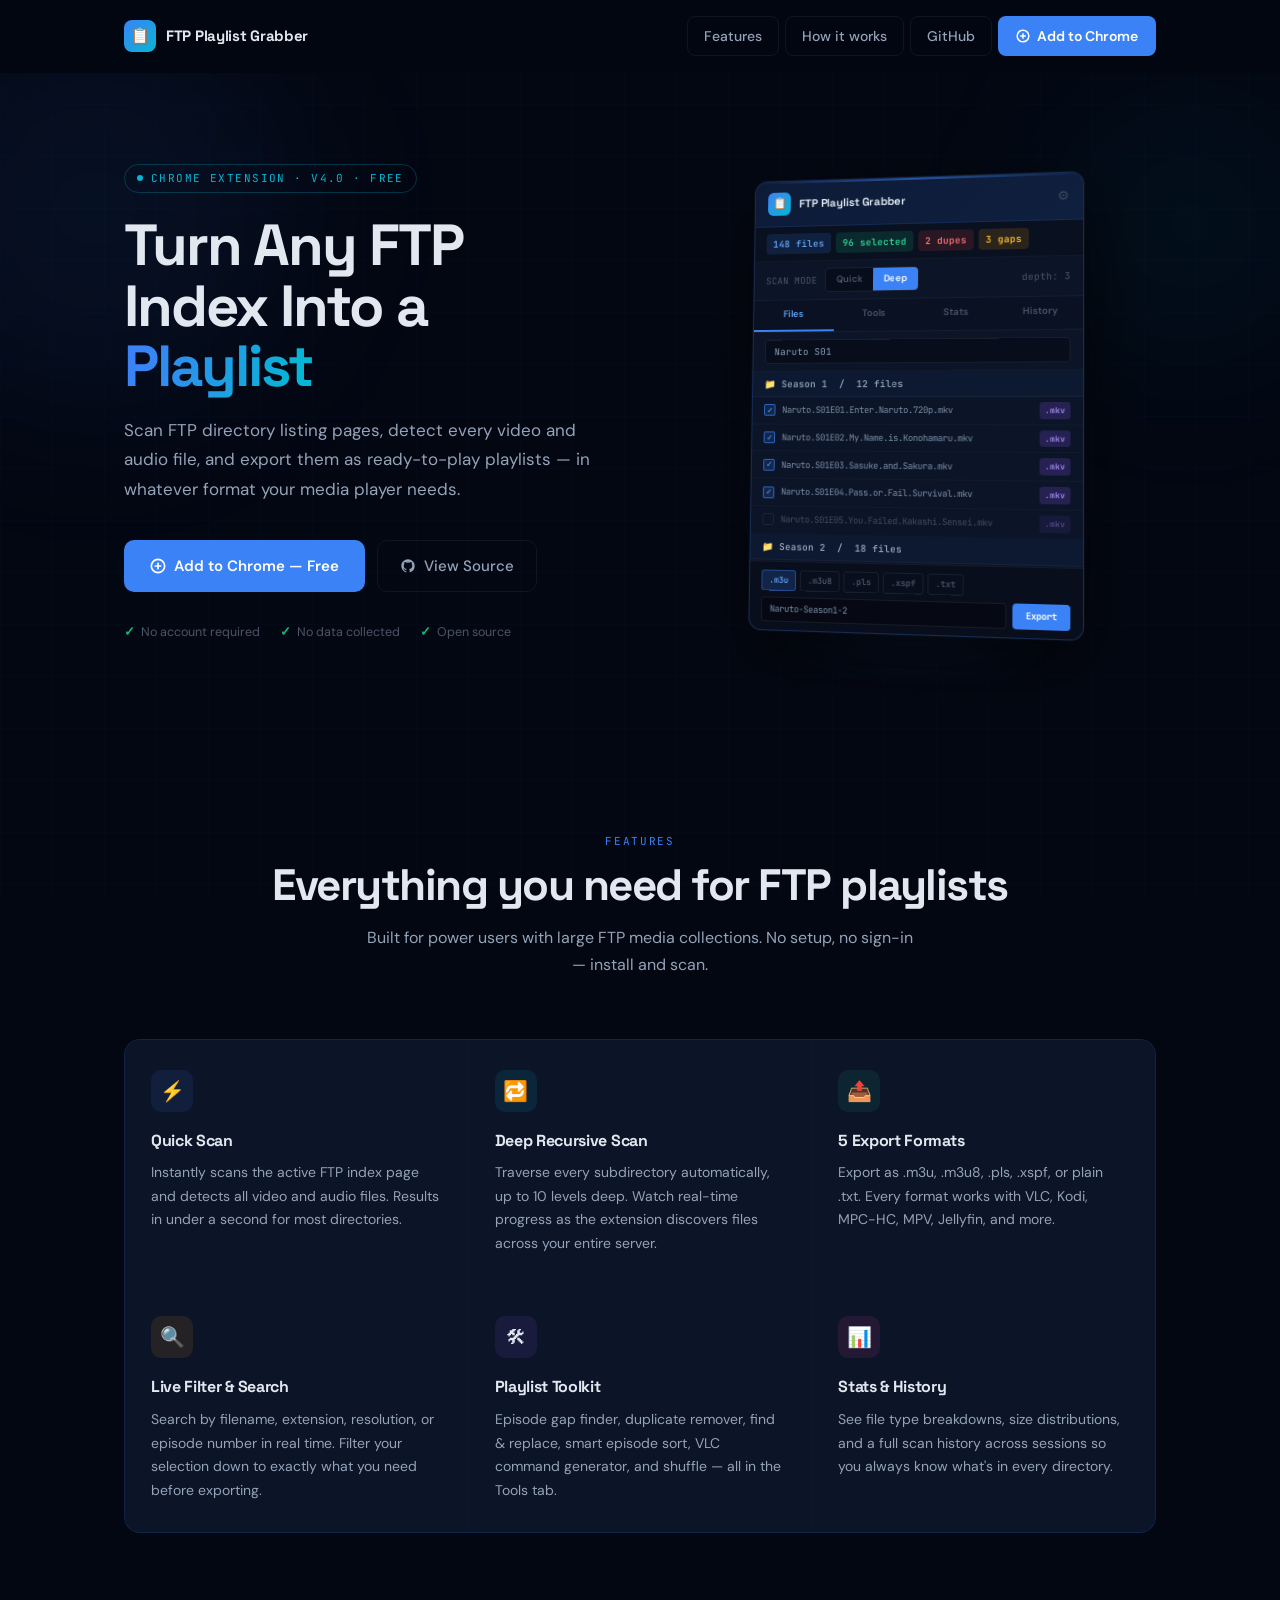
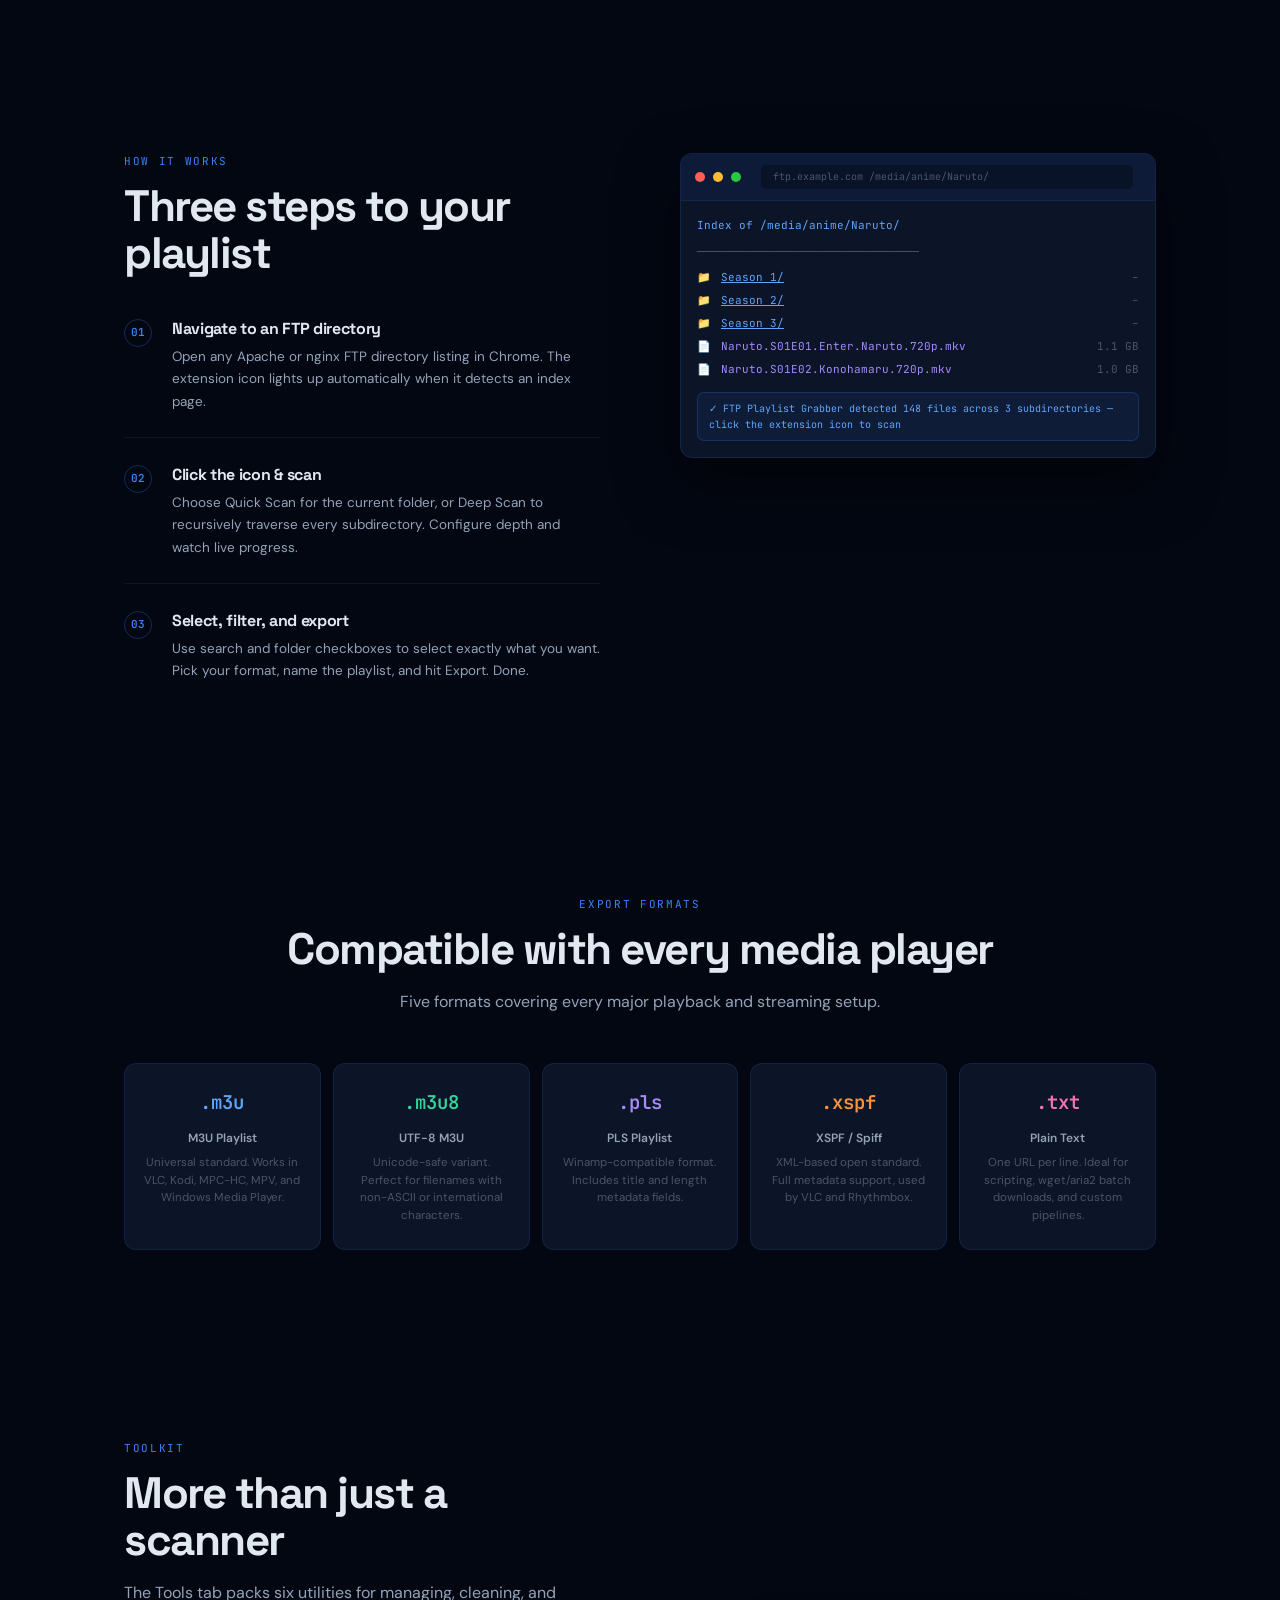
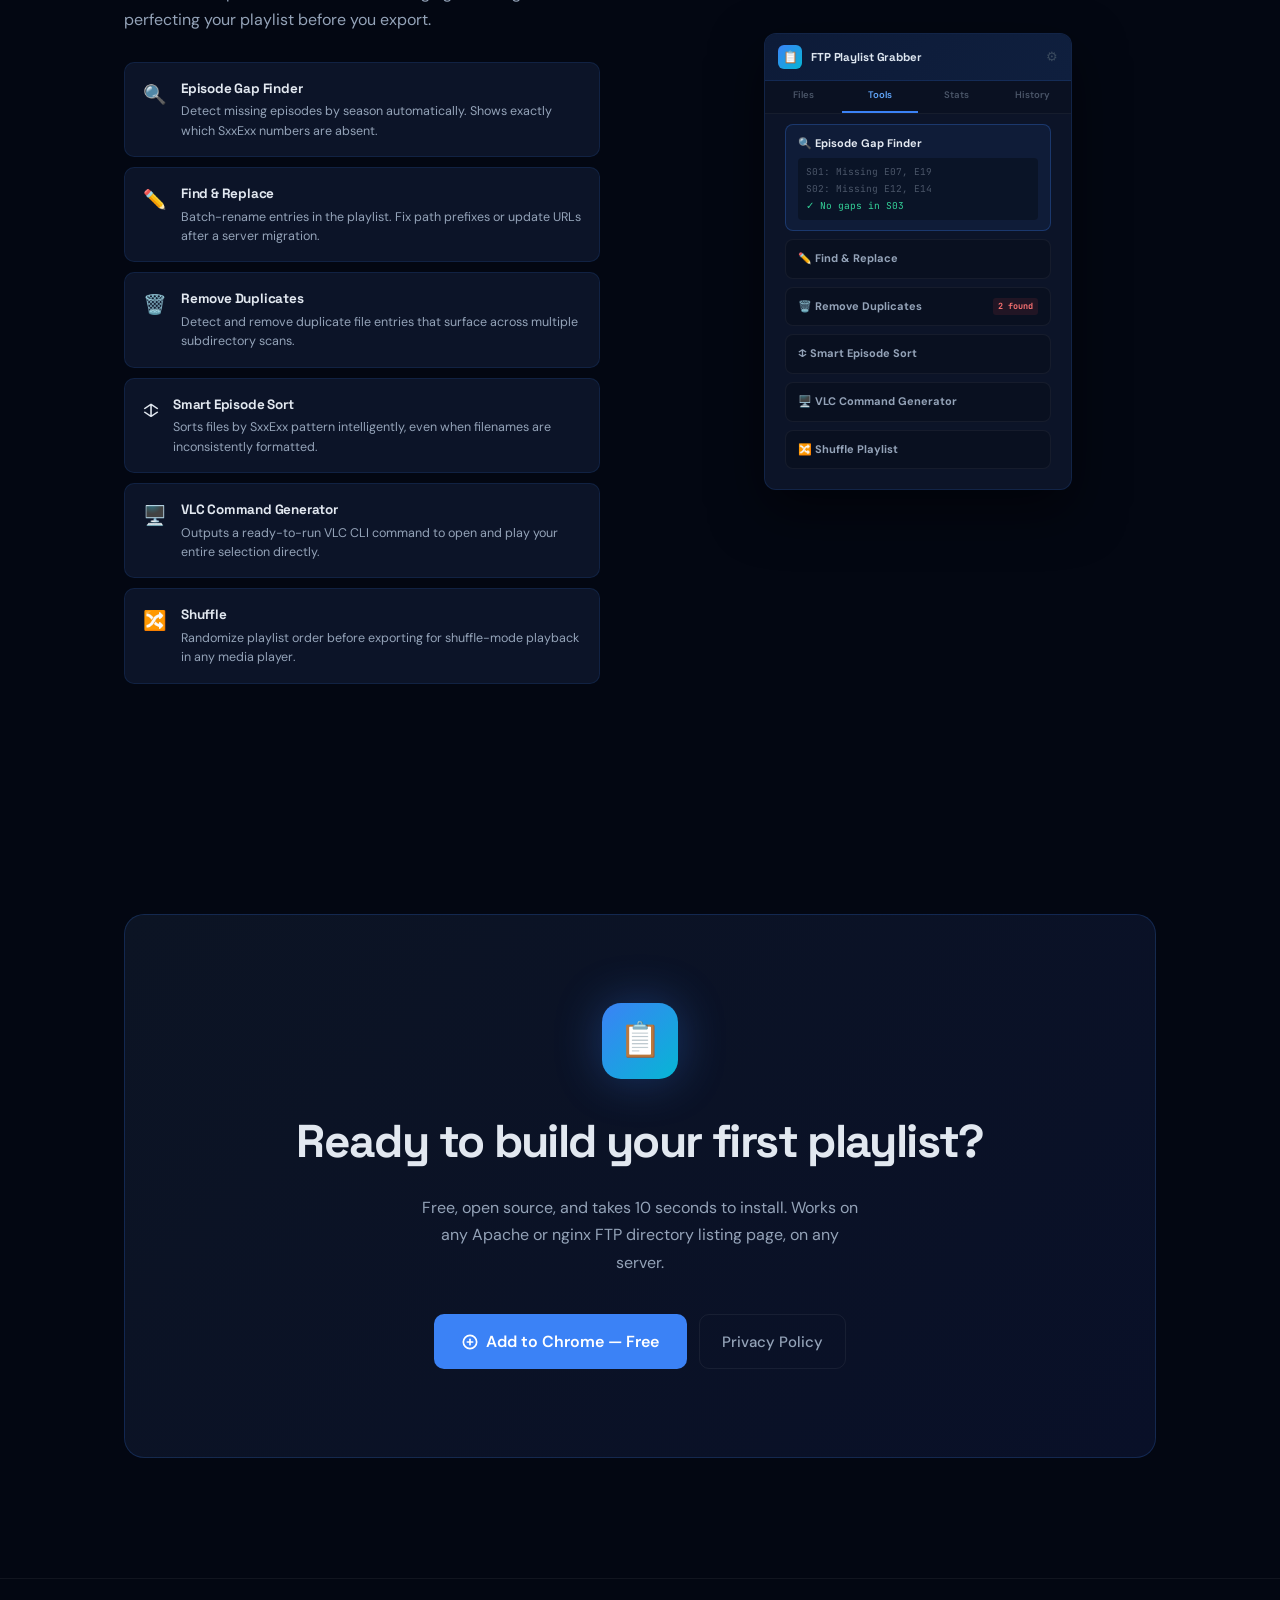
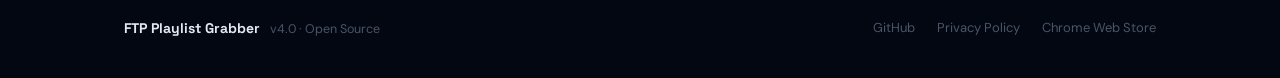
==== commit 2777233e: "Update index.html" ====
--- a/index.html
+++ b/index.html
@@ -44,7 +44,7 @@
             <a href="#features" class="btn-ghost-sm">Features</a>
             <a href="#how" class="btn-ghost-sm">How it works</a>
             <a
-              href="https://github.com/YOUR_GITHUB_URL"
+              href="https://github.com/IMET-org/ftp-playlist-grabber"
               class="btn-ghost-sm"
               target="_blank"
               rel="noopener"
